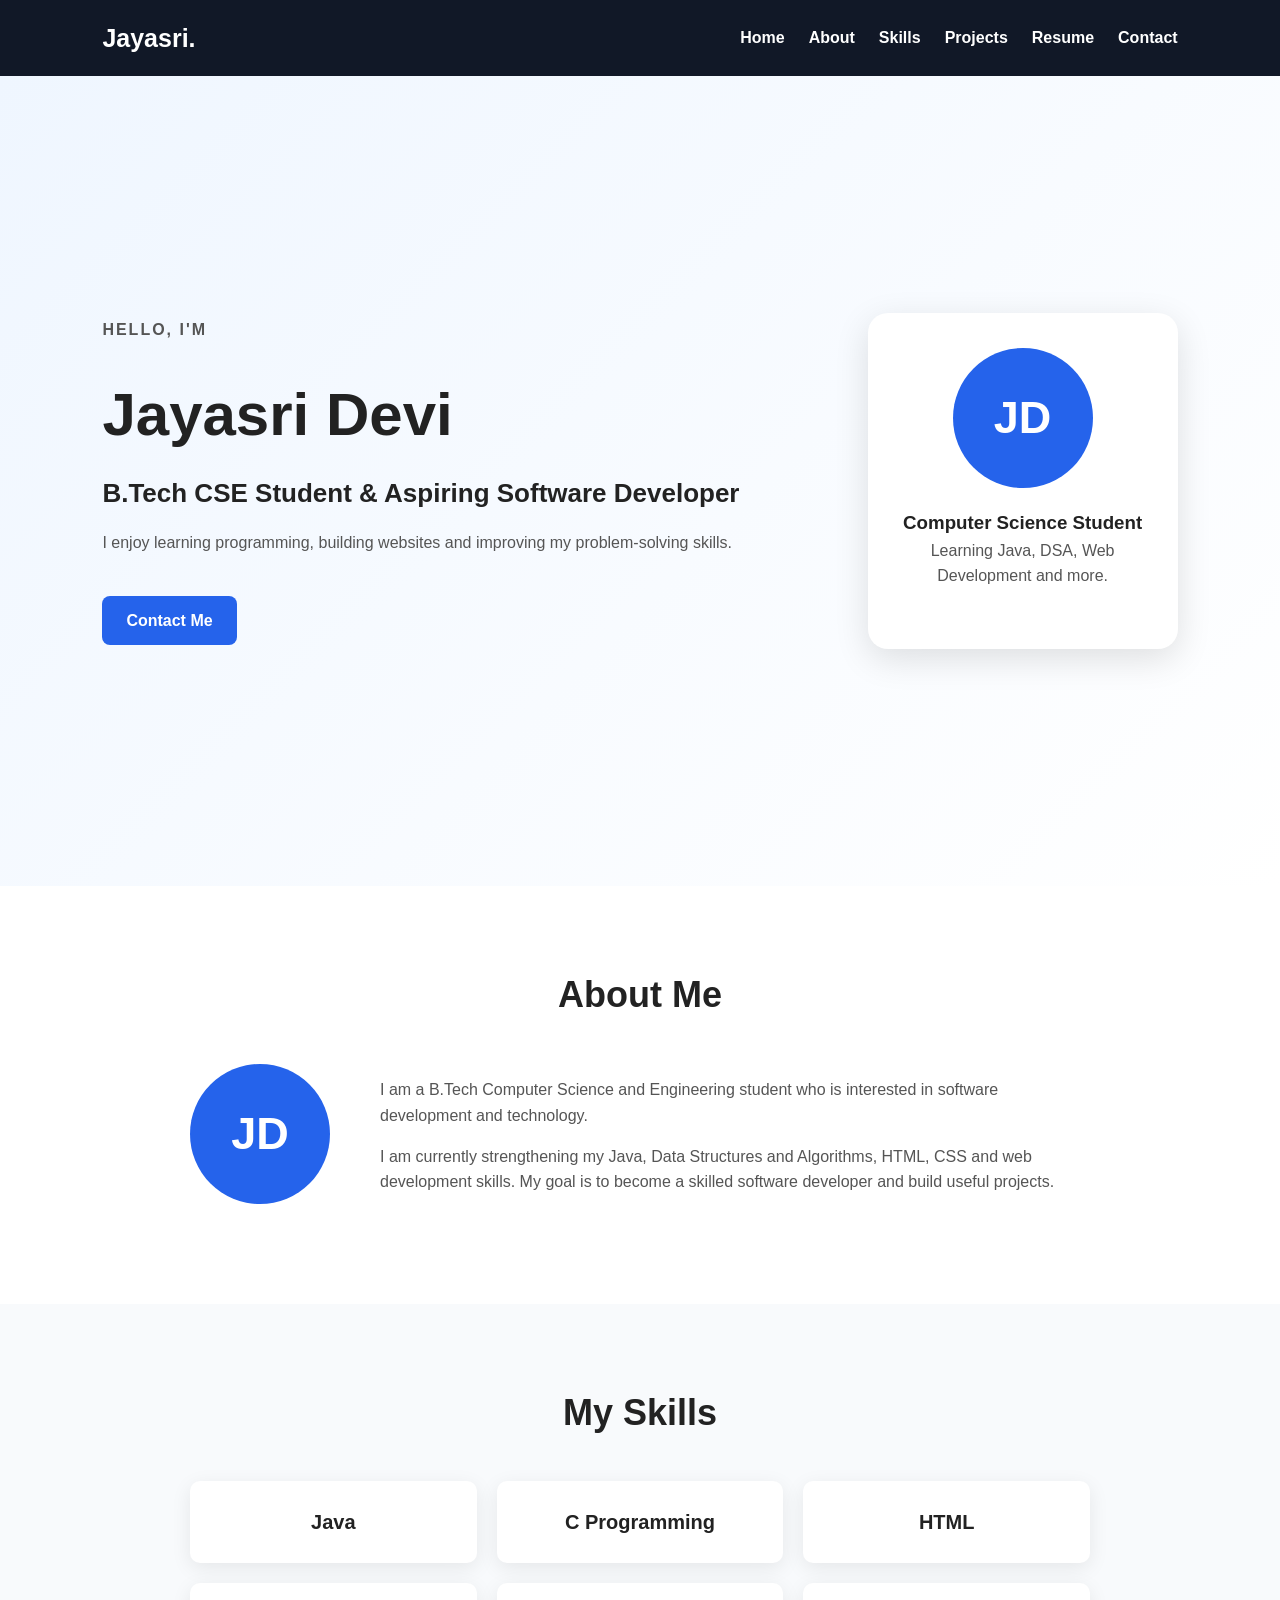
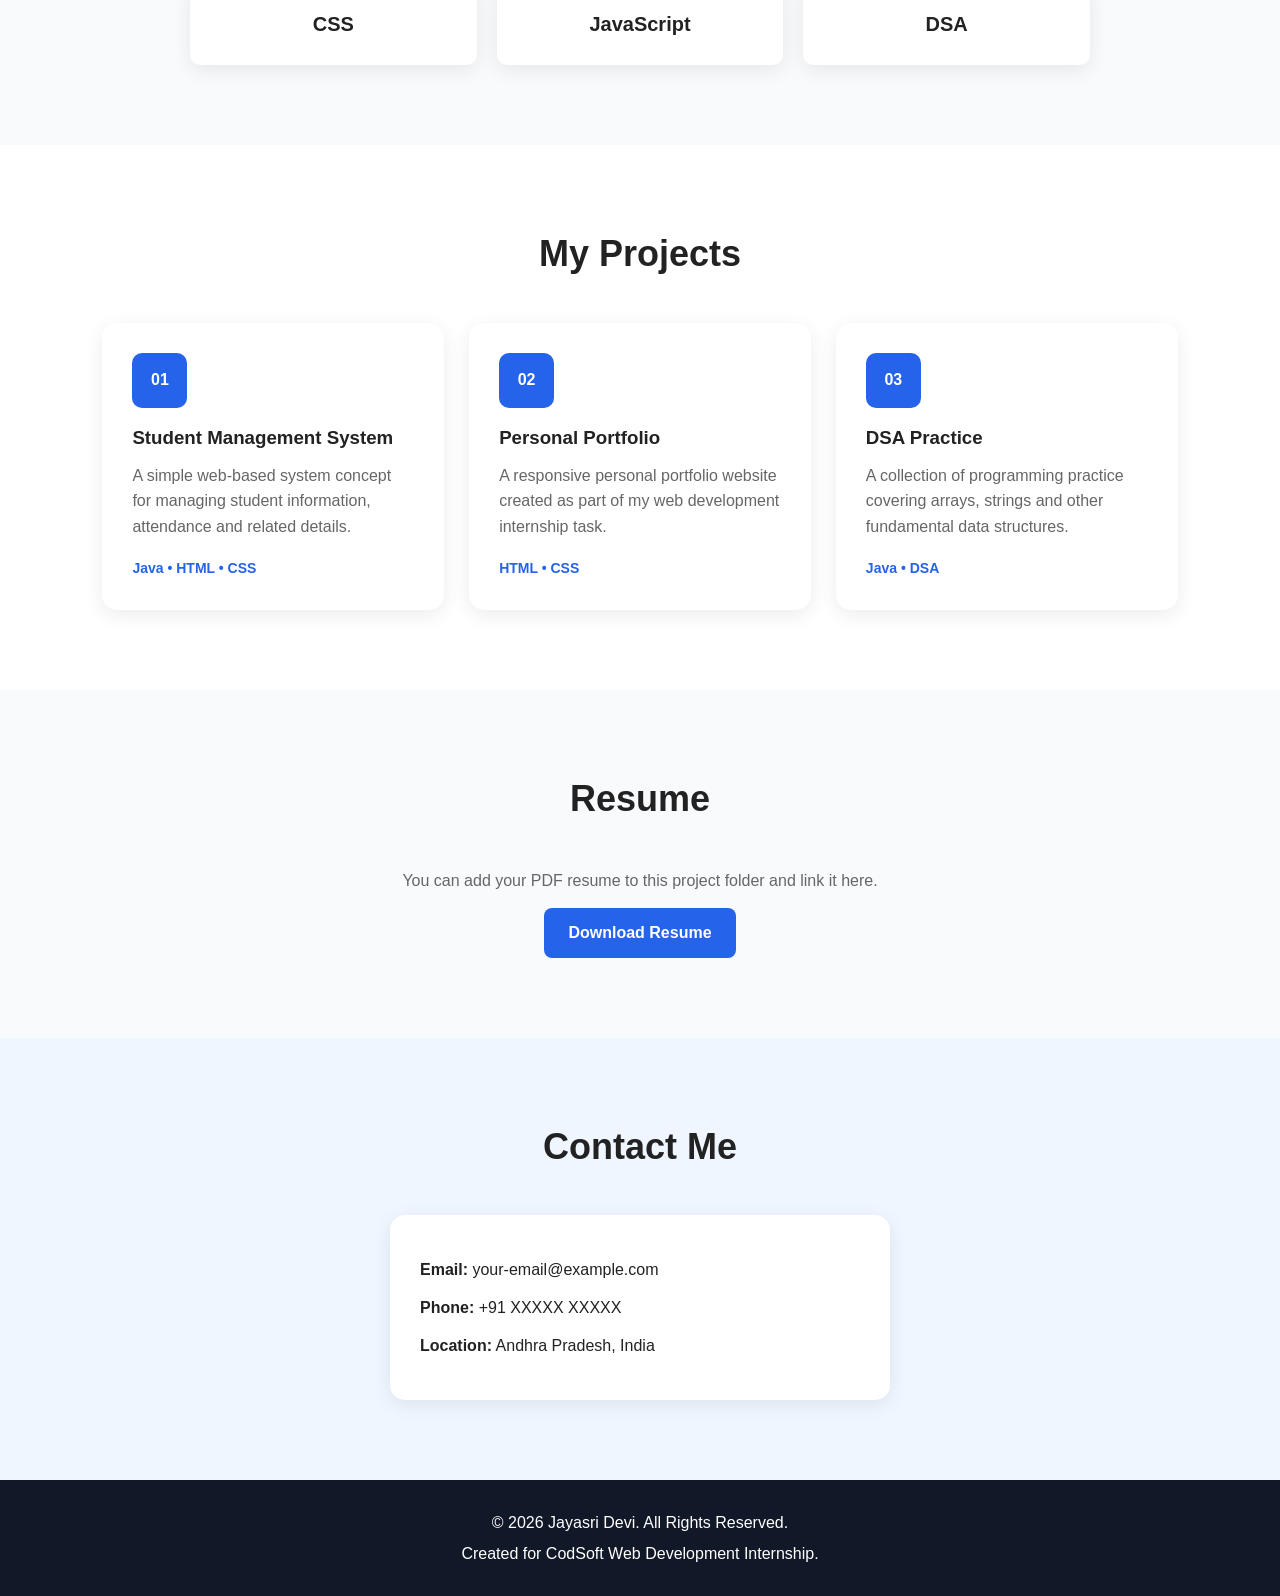
==== index.html @ d2d1ccf7 "Add personal portfolio website" ====
<!DOCTYPE html>
<html lang="en">
<head>
    <meta charset="UTF-8">
    <meta name="viewport" content="width=device-width, initial-scale=1.0">
    <title>Jayasri Devi | Portfolio</title>
    <link rel="stylesheet" href="style.css">
</head>
<body>

    <header>
        <nav class="navbar">
            <h2 class="logo">Jayasri.</h2>
            <ul class="nav-links">
                <li><a href="#home">Home</a></li>
                <li><a href="#about">About</a></li>
                <li><a href="#skills">Skills</a></li>
                <li><a href="#projects">Projects</a></li>
                <li><a href="#resume">Resume</a></li>
                <li><a href="#contact">Contact</a></li>
            </ul>
        </nav>
    </header>

    <main>
        <section id="home" class="hero">
            <div class="hero-text">
                <p class="small-title">HELLO, I'M</p>
                <h1>Jayasri Devi</h1>
                <h2>B.Tech CSE Student & Aspiring Software Developer</h2>
                <p>I enjoy learning programming, building websites and improving my problem-solving skills.</p>
                <a class="button" href="#contact">Contact Me</a>
            </div>
            <div class="hero-card">
                <div class="avatar">JD</div>
                <h3>Computer Science Student</h3>
                <p>Learning Java, DSA, Web Development and more.</p>
            </div>
        </section>

        <section id="about" class="section">
            <h2 class="section-title">About Me</h2>
            <div class="about-box">
                <div class="about-image">JD</div>
                <div>
                    <p>
                        I am a B.Tech Computer Science and Engineering student who is
                        interested in software development and technology.
                    </p>
                    <p>
                        I am currently strengthening my Java, Data Structures and Algorithms,
                        HTML, CSS and web development skills. My goal is to become a skilled
                        software developer and build useful projects.
                    </p>
                </div>
            </div>
        </section>

        <section id="skills" class="section light">
            <h2 class="section-title">My Skills</h2>
            <div class="skills-grid">
                <div class="skill">Java</div>
                <div class="skill">C Programming</div>
                <div class="skill">HTML</div>
                <div class="skill">CSS</div>
                <div class="skill">JavaScript</div>
                <div class="skill">DSA</div>
            </div>
        </section>

        <section id="projects" class="section">
            <h2 class="section-title">My Projects</h2>
            <div class="projects-grid">
                <article class="project-card">
                    <div class="project-icon">01</div>
                    <h3>Student Management System</h3>
                    <p>A simple web-based system concept for managing student information, attendance and related details.</p>
                    <span>Java • HTML • CSS</span>
                </article>

                <article class="project-card">
                    <div class="project-icon">02</div>
                    <h3>Personal Portfolio</h3>
                    <p>A responsive personal portfolio website created as part of my web development internship task.</p>
                    <span>HTML • CSS</span>
                </article>

                <article class="project-card">
                    <div class="project-icon">03</div>
                    <h3>DSA Practice</h3>
                    <p>A collection of programming practice covering arrays, strings and other fundamental data structures.</p>
                    <span>Java • DSA</span>
                </article>
            </div>
        </section>

        <section id="resume" class="section light">
            <h2 class="section-title">Resume</h2>
            <p class="center-text">You can add your PDF resume to this project folder and link it here.</p>
            <a class="button" href="resume.pdf" target="_blank">Download Resume</a>
        </section>

        <section id="contact" class="section contact-section">
            <h2 class="section-title">Contact Me</h2>
            <div class="contact-box">
                <p><strong>Email:</strong> your-email@example.com</p>
                <p><strong>Phone:</strong> +91 XXXXX XXXXX</p>
                <p><strong>Location:</strong> Andhra Pradesh, India</p>
            </div>
        </section>
    </main>

    <footer>
        <p>© 2026 Jayasri Devi. All Rights Reserved.</p>
        <p>Created for CodSoft Web Development Internship.</p>
    </footer>

</body>
</html>
---- style.css ----
* {
    margin: 0;
    padding: 0;
    box-sizing: border-box;
}

html {
    scroll-behavior: smooth;
}

body {
    font-family: Arial, sans-serif;
    line-height: 1.6;
    color: #222;
    background: #ffffff;
}

.navbar {
    background: #111827;
    color: white;
    padding: 18px 8%;
    display: flex;
    justify-content: space-between;
    align-items: center;
    position: sticky;
    top: 0;
    z-index: 10;
}

.logo {
    font-size: 25px;
}

.nav-links {
    list-style: none;
    display: flex;
    gap: 24px;
}

.nav-links a {
    color: white;
    text-decoration: none;
    font-weight: bold;
}

.nav-links a:hover {
    color: #60a5fa;
}

.hero {
    min-height: 90vh;
    padding: 80px 8%;
    display: flex;
    justify-content: space-between;
    align-items: center;
    gap: 50px;
    background: linear-gradient(135deg, #eff6ff, #ffffff);
}

.hero-text {
    max-width: 650px;
}

.small-title {
    color: #2563eb;
    font-weight: bold;
    letter-spacing: 2px;
}

.hero h1 {
    font-size: 60px;
    margin: 10px 0;
}

.hero h2 {
    font-size: 26px;
    margin-bottom: 15px;
}

.hero p {
    color: #555;
    margin-bottom: 25px;
}

.button {
    display: inline-block;
    background: #2563eb;
    color: white;
    padding: 12px 24px;
    border-radius: 8px;
    text-decoration: none;
    font-weight: bold;
    margin-top: 15px;
}

.button:hover {
    background: #1d4ed8;
}

.hero-card {
    width: 310px;
    padding: 35px;
    text-align: center;
    background: white;
    border-radius: 20px;
    box-shadow: 0 10px 35px rgba(0, 0, 0, 0.12);
}

.avatar,
.about-image {
    width: 140px;
    height: 140px;
    margin: 0 auto 20px;
    border-radius: 50%;
    background: #2563eb;
    color: white;
    display: flex;
    justify-content: center;
    align-items: center;
    font-size: 45px;
    font-weight: bold;
}

.section {
    padding: 80px 8%;
    text-align: center;
}

.light {
    background: #f8fafc;
}

.section-title {
    font-size: 36px;
    margin-bottom: 40px;
}

.about-box {
    max-width: 900px;
    margin: auto;
    display: flex;
    align-items: center;
    gap: 50px;
    text-align: left;
}

.about-image {
    flex-shrink: 0;
}

.about-box p {
    margin-bottom: 15px;
    color: #555;
}

.skills-grid {
    max-width: 900px;
    margin: auto;
    display: grid;
    grid-template-columns: repeat(3, 1fr);
    gap: 20px;
}

.skill {
    padding: 25px;
    background: white;
    border-radius: 10px;
    font-size: 20px;
    font-weight: bold;
    box-shadow: 0 5px 20px rgba(0, 0, 0, 0.08);
}

.projects-grid {
    max-width: 1100px;
    margin: auto;
    display: grid;
    grid-template-columns: repeat(3, 1fr);
    gap: 25px;
}

.project-card {
    padding: 30px;
    background: white;
    border-radius: 15px;
    text-align: left;
    box-shadow: 0 5px 20px rgba(0, 0, 0, 0.08);
    transition: transform 0.3s;
}

.project-card:hover {
    transform: translateY(-8px);
}

.project-icon {
    width: 55px;
    height: 55px;
    border-radius: 10px;
    background: #2563eb;
    color: white;
    display: flex;
    justify-content: center;
    align-items: center;
    font-weight: bold;
    margin-bottom: 15px;
}

.project-card h3 {
    margin-bottom: 10px;
}

.project-card p {
    color: #666;
    margin-bottom: 15px;
}

.project-card span {
    color: #2563eb;
    font-weight: bold;
    font-size: 14px;
}

.center-text {
    color: #666;
}

.contact-section {
    background: #eff6ff;
}

.contact-box {
    max-width: 500px;
    margin: auto;
    background: white;
    padding: 30px;
    border-radius: 15px;
    text-align: left;
    box-shadow: 0 5px 20px rgba(0, 0, 0, 0.08);
}

.contact-box p {
    margin: 12px 0;
}

footer {
    padding: 25px;
    text-align: center;
    background: #111827;
    color: white;
}

footer p {
    margin: 5px;
}

@media (max-width: 800px) {
    .navbar {
        flex-direction: column;
        gap: 15px;
    }

    .nav-links {
        flex-wrap: wrap;
        justify-content: center;
        gap: 12px;
    }

    .hero {
        flex-direction: column;
        text-align: center;
    }

    .hero h1 {
        font-size: 45px;
    }

    .about-box {
        flex-direction: column;
        text-align: center;
    }

    .skills-grid,
    .projects-grid {
        grid-template-columns: 1fr;
    }
}
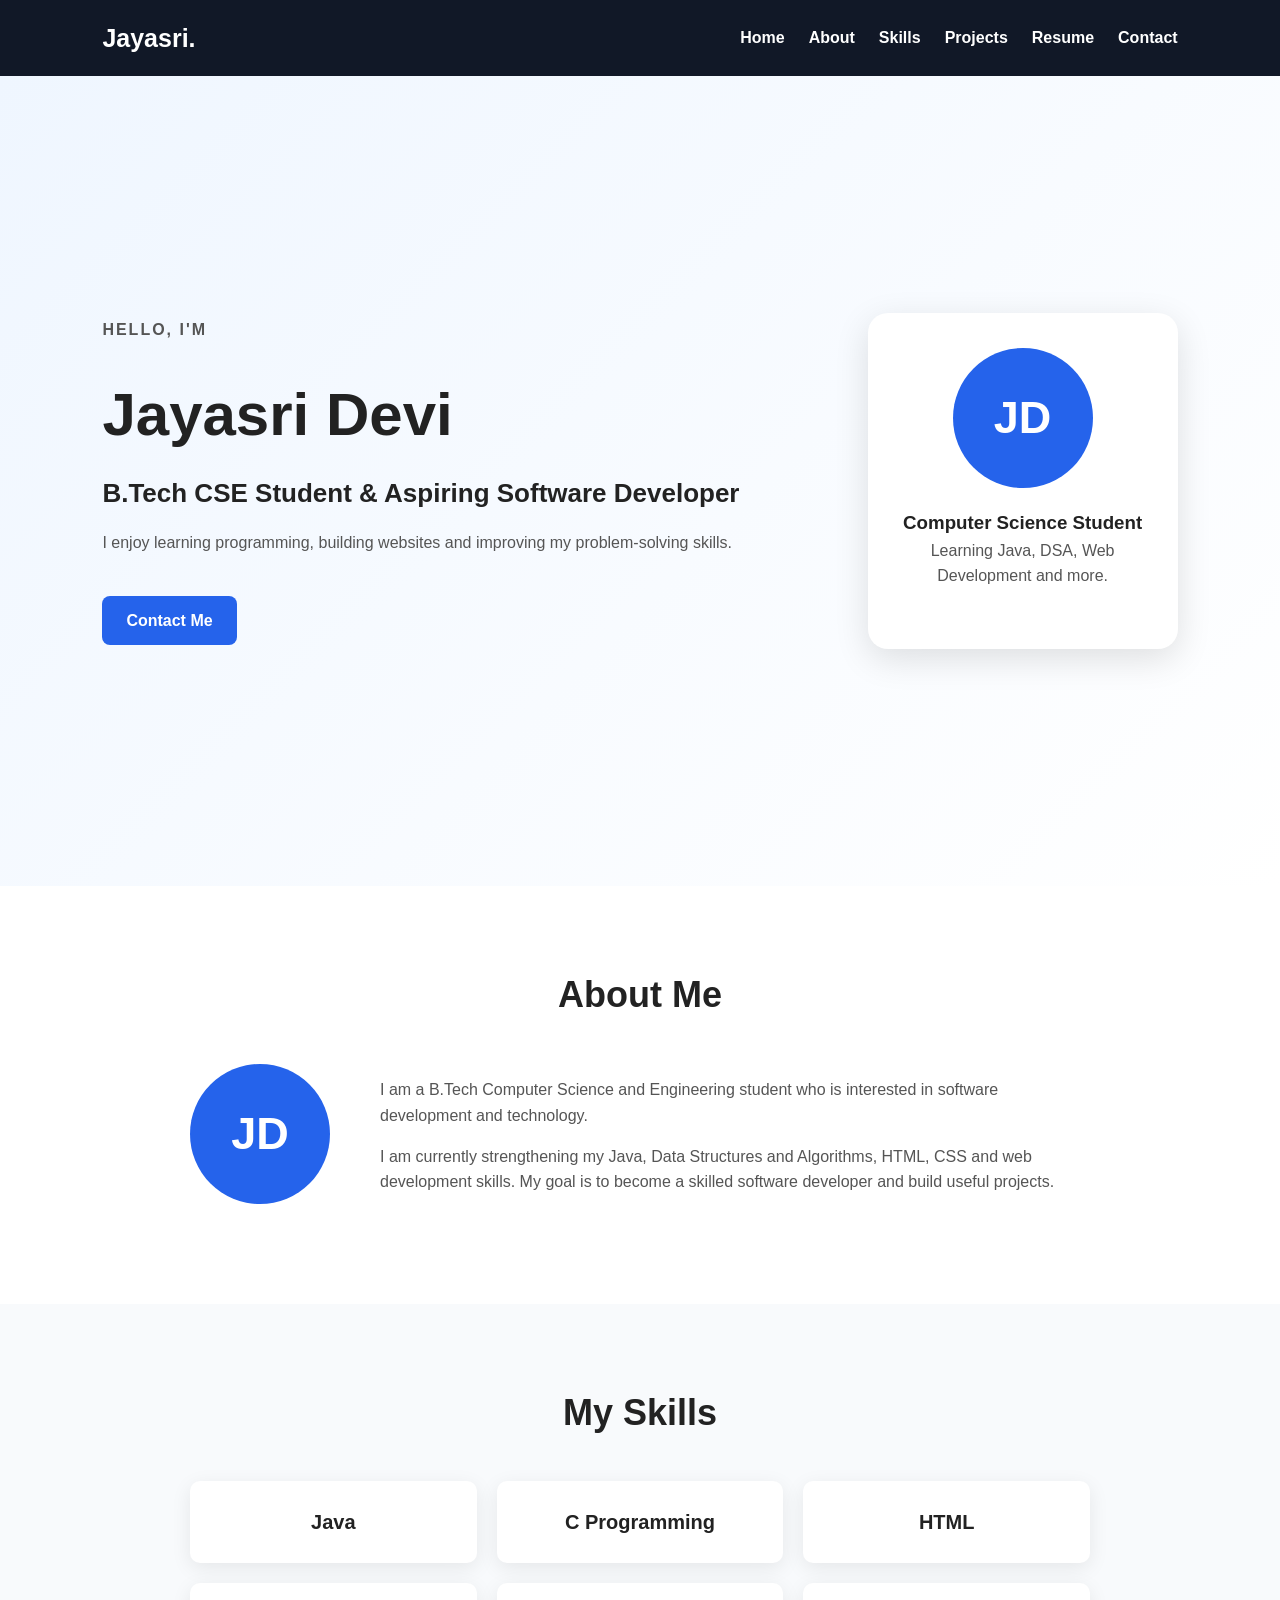
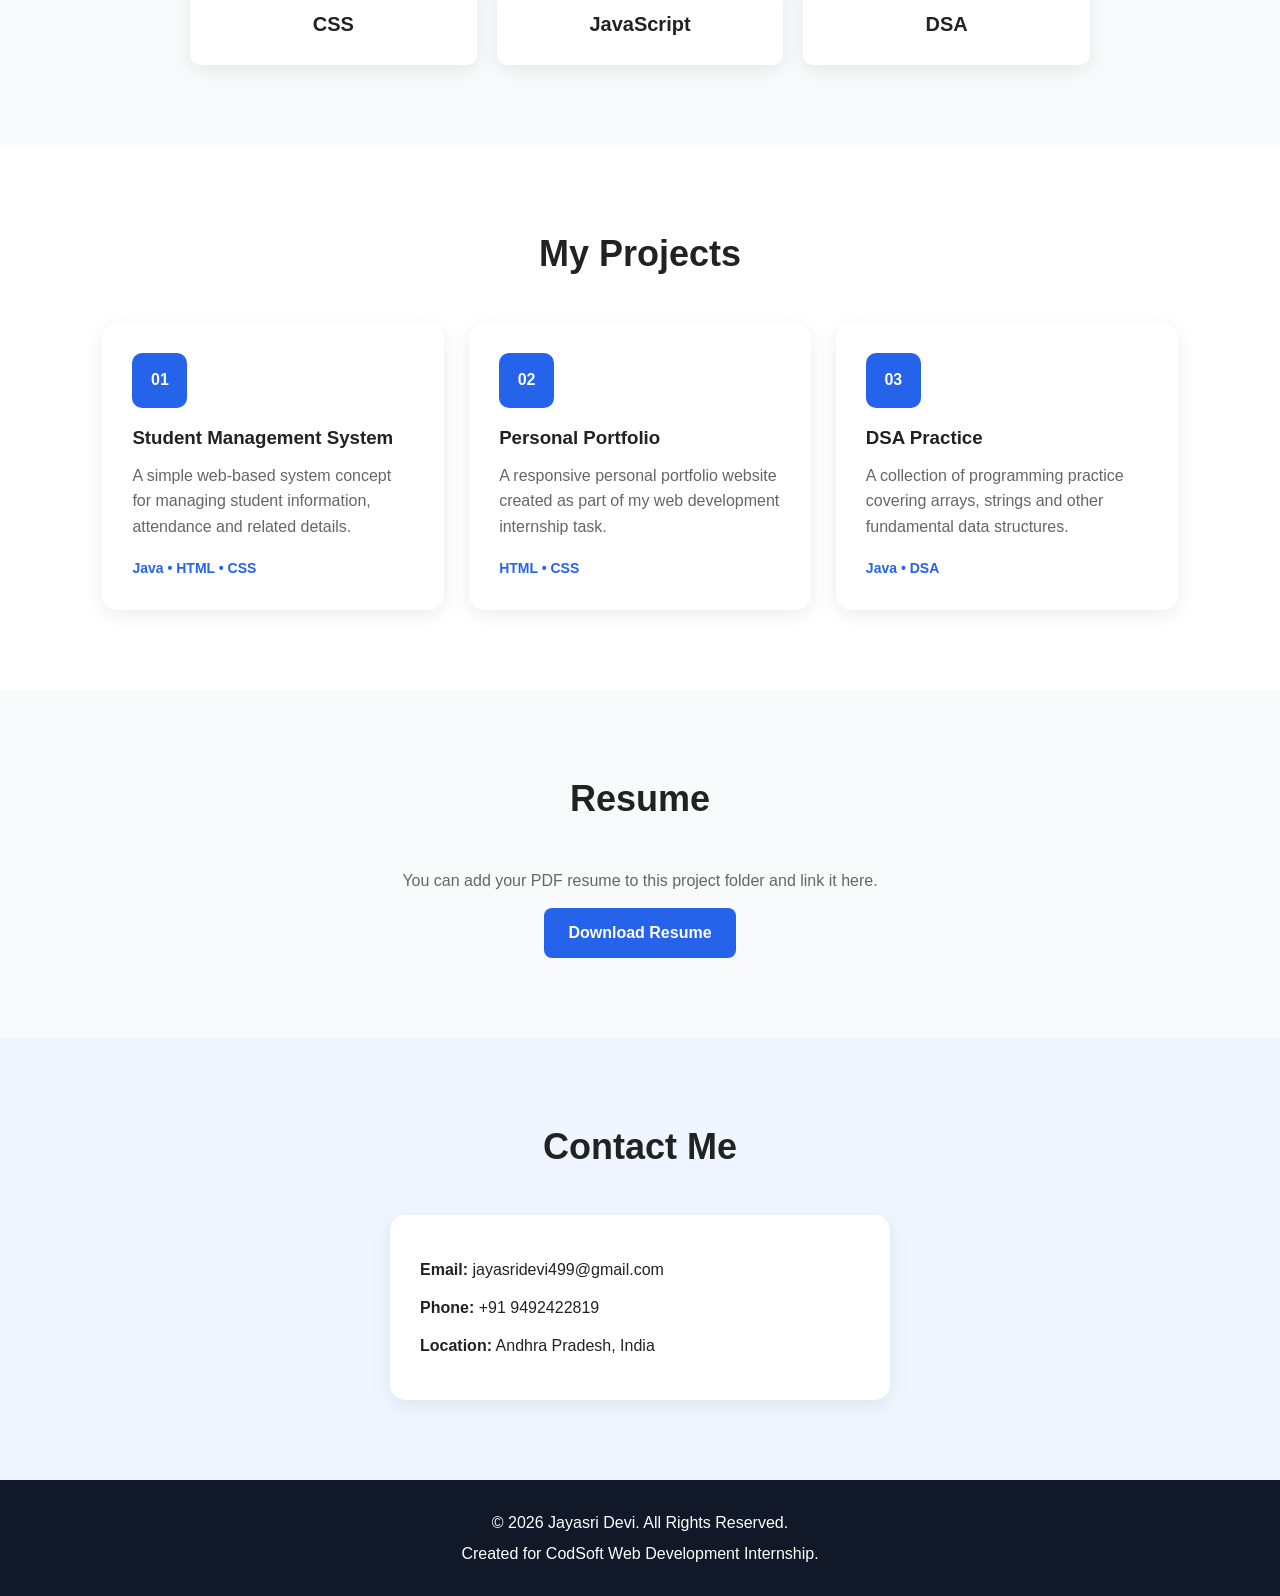
==== commit 1a249910: "Update index.html" ====
--- a/index.html
+++ b/index.html
@@ -103,8 +103,8 @@
         <section id="contact" class="section contact-section">
             <h2 class="section-title">Contact Me</h2>
             <div class="contact-box">
-                <p><strong>Email:</strong> your-email@example.com</p>
-                <p><strong>Phone:</strong> +91 XXXXX XXXXX</p>
+                <p><strong>Email:</strong> jayasridevi499@gmail.com</p>
+                <p><strong>Phone:</strong> +91 9492422819</p>
                 <p><strong>Location:</strong> Andhra Pradesh, India</p>
             </div>
         </section>
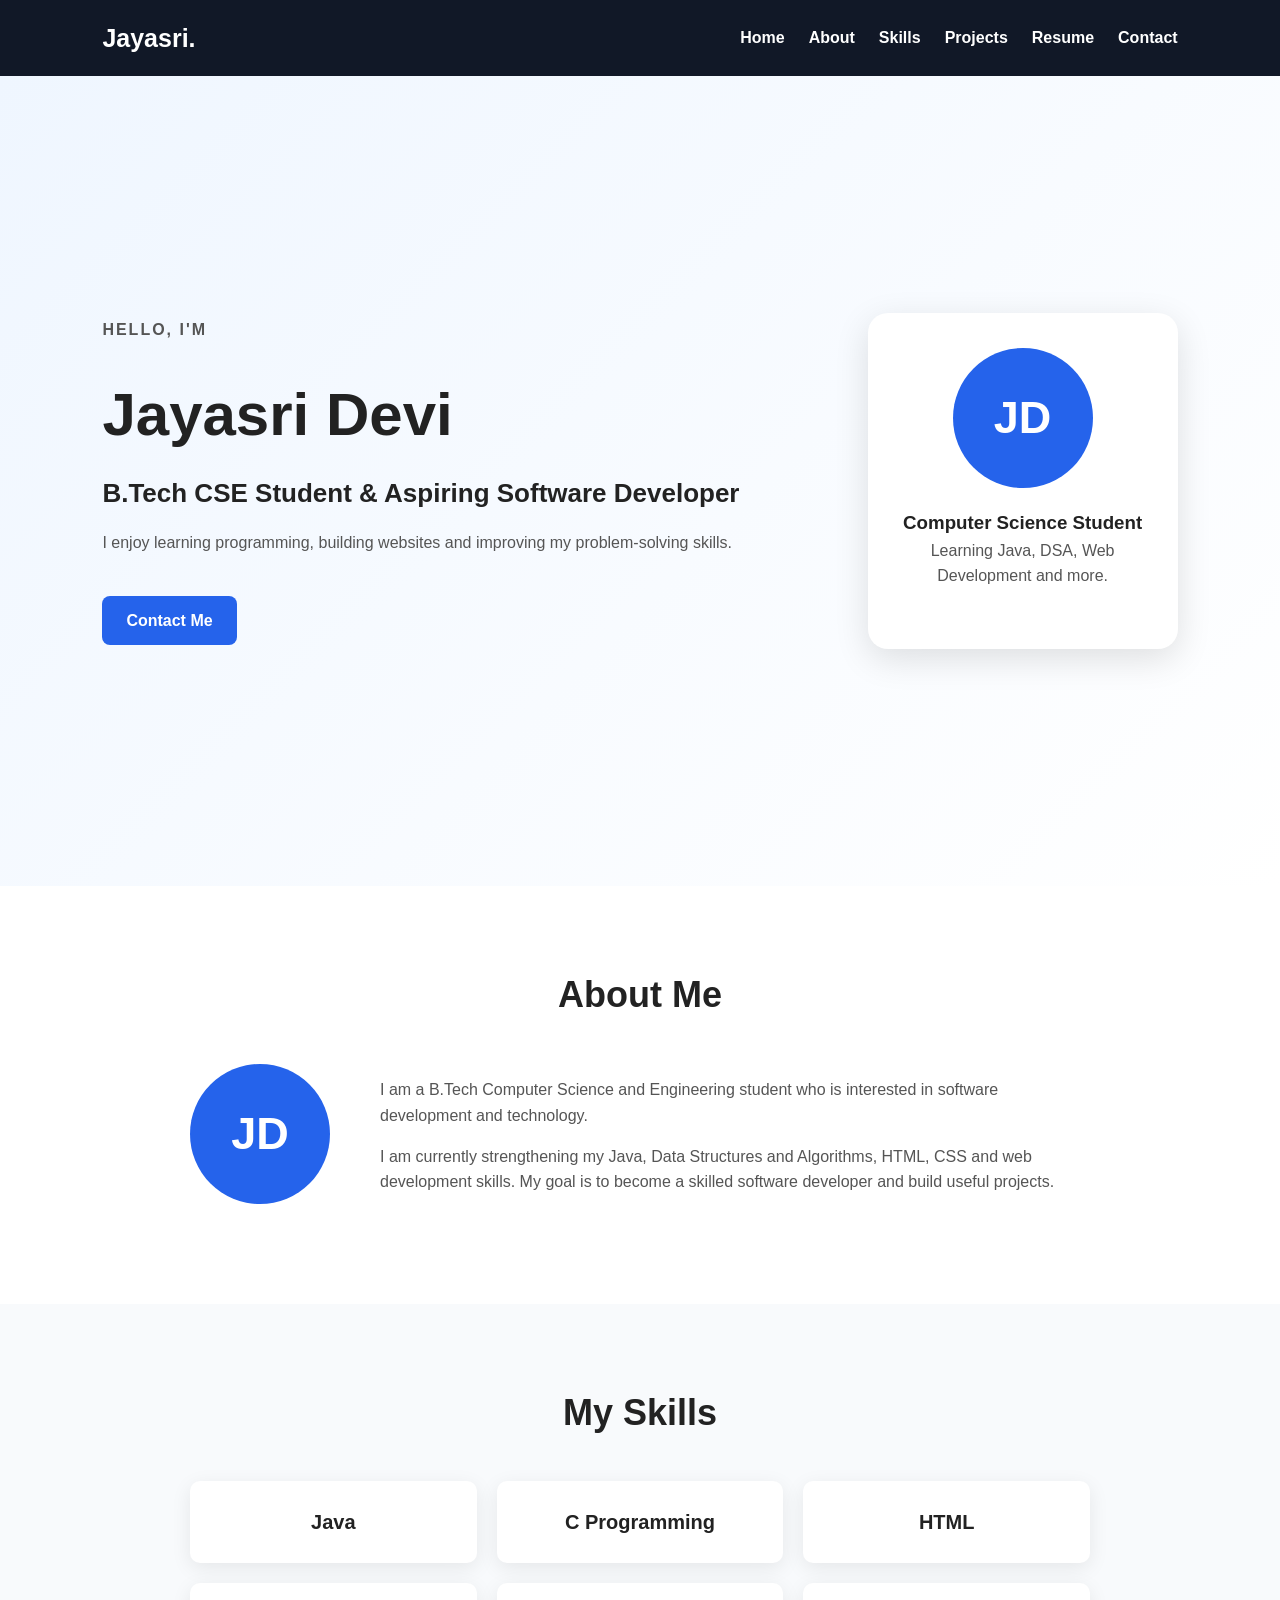
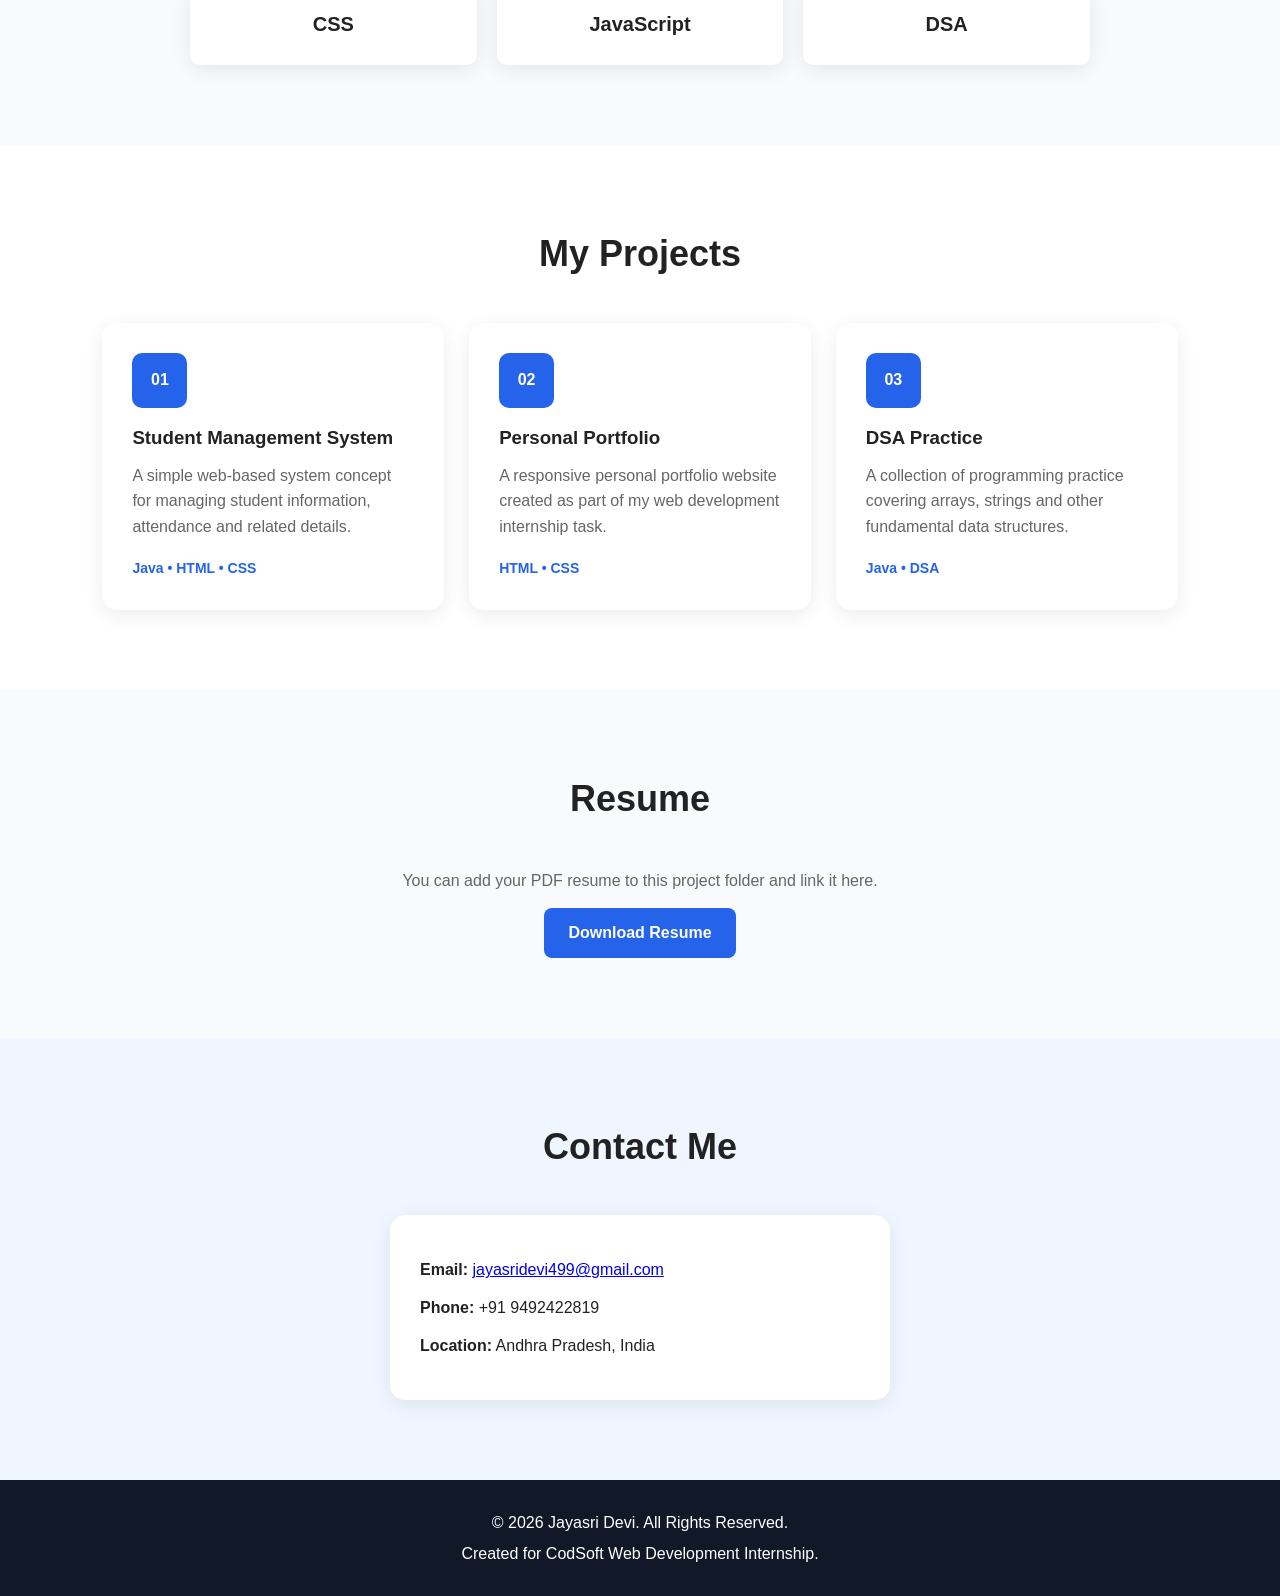
==== commit 3ec11036: "Update index.html" ====
--- a/index.html
+++ b/index.html
@@ -103,7 +103,9 @@
         <section id="contact" class="section contact-section">
             <h2 class="section-title">Contact Me</h2>
             <div class="contact-box">
-                <p><strong>Email:</strong> jayasridevi499@gmail.com</p>
+                <p><strong>Email:</strong> 
+    <a href="mailto:jayasridevi499@gmail.com">jayasridevi499@gmail.com</a>
+</p>
                 <p><strong>Phone:</strong> +91 9492422819</p>
                 <p><strong>Location:</strong> Andhra Pradesh, India</p>
             </div>
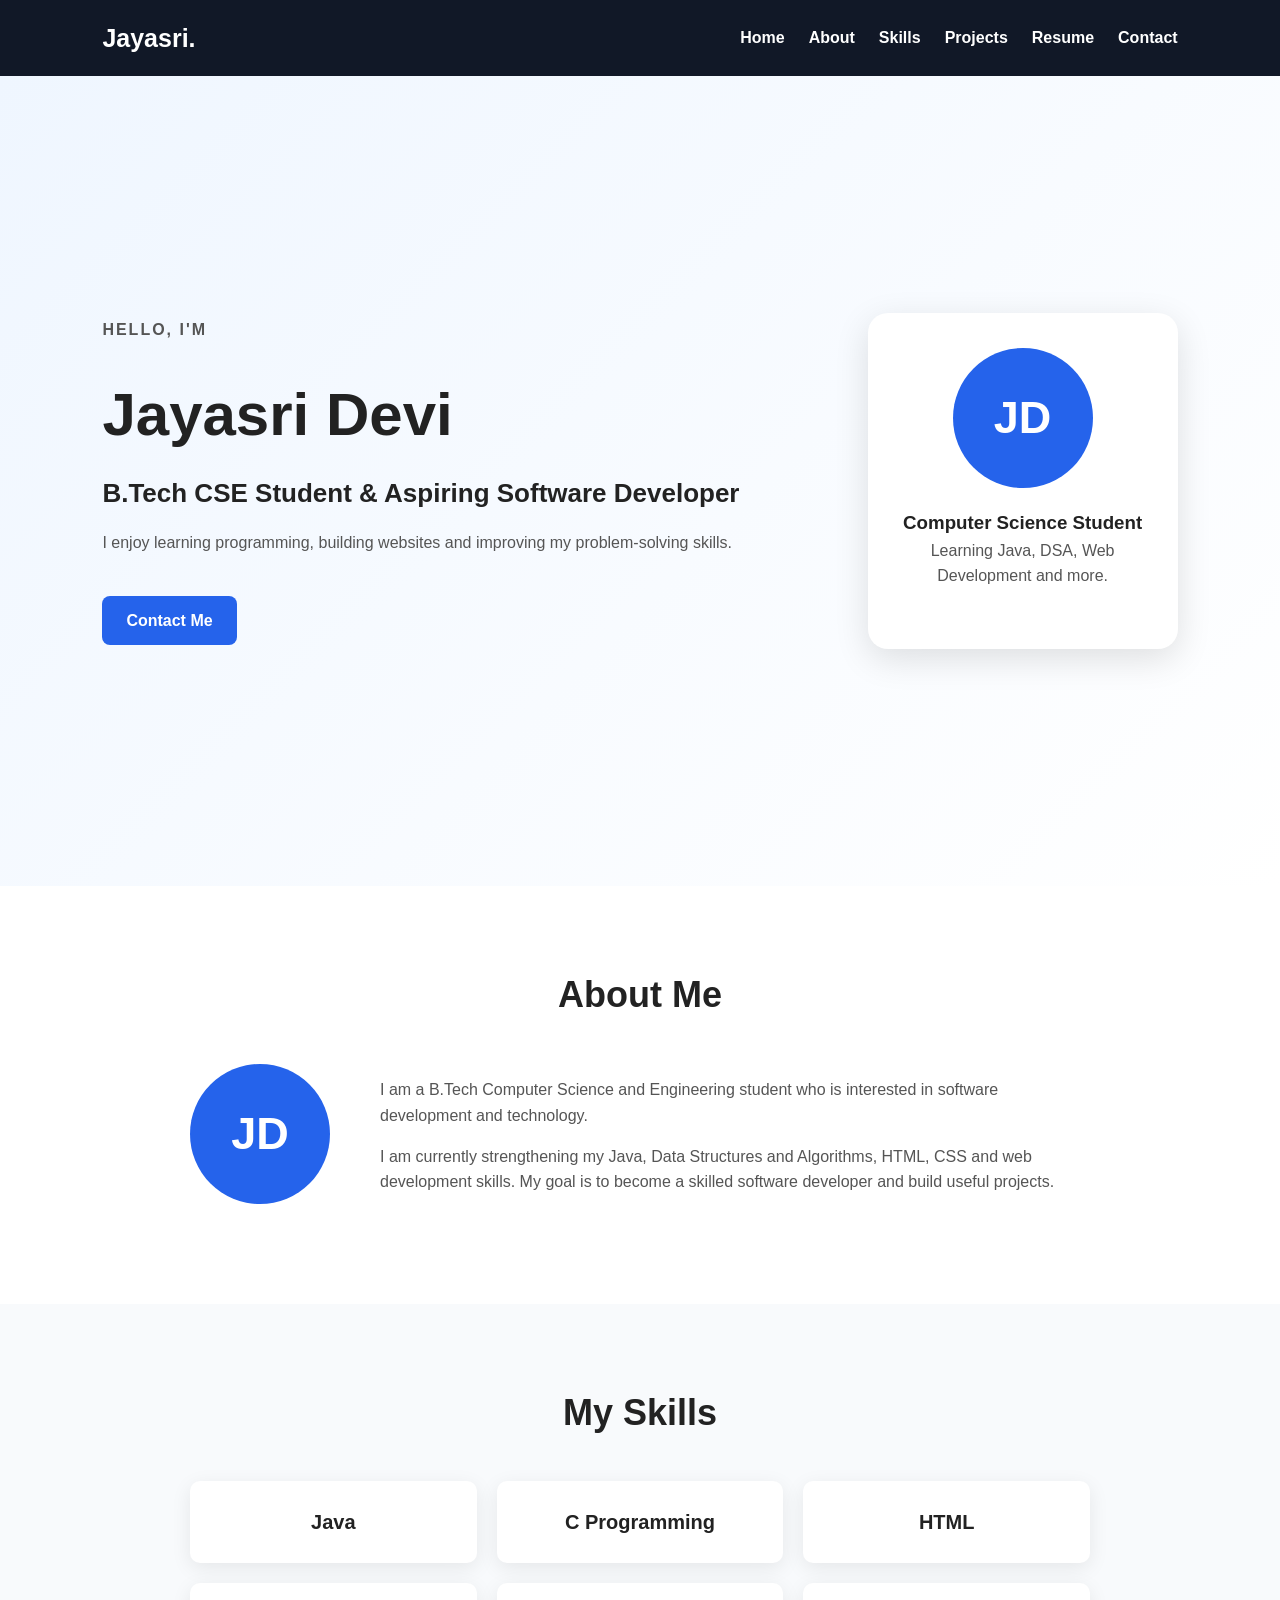
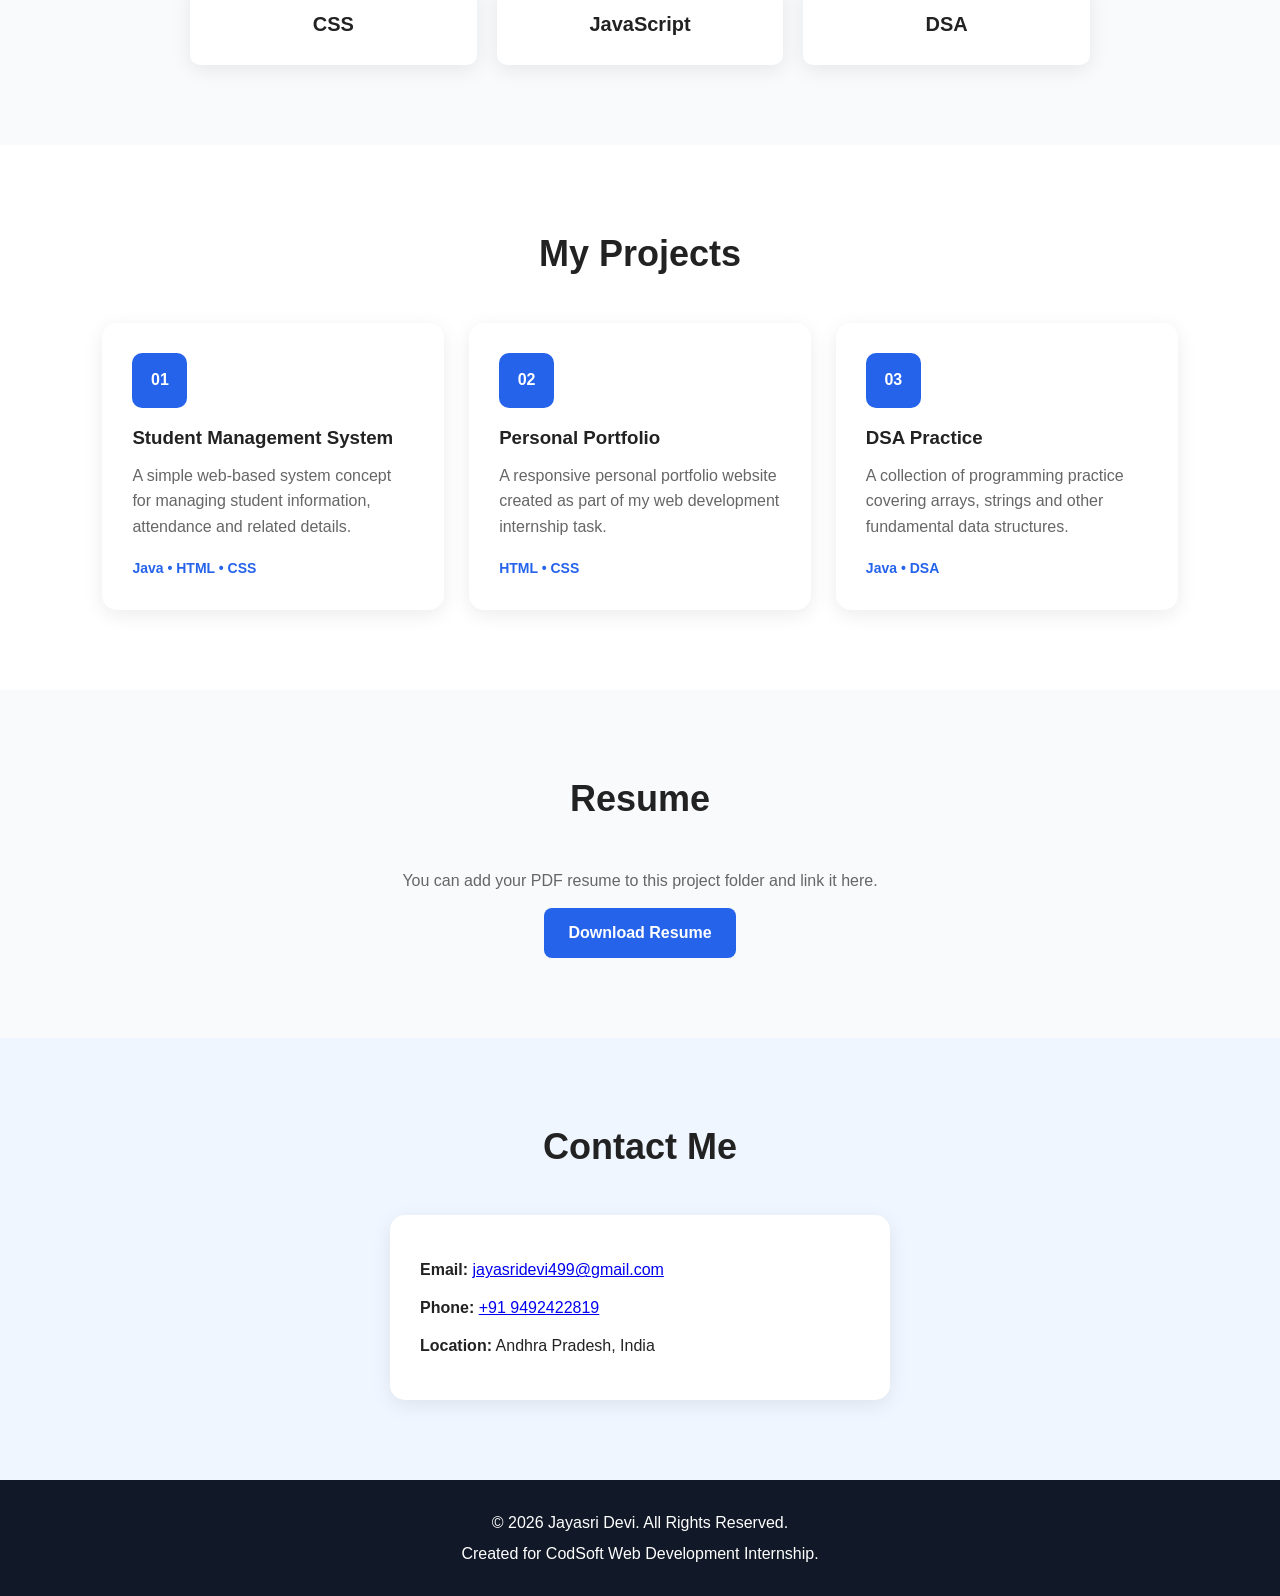
==== commit 9e76a172: "Update index.html" ====
--- a/index.html
+++ b/index.html
@@ -106,7 +106,9 @@
                 <p><strong>Email:</strong> 
     <a href="mailto:jayasridevi499@gmail.com">jayasridevi499@gmail.com</a>
 </p>
-                <p><strong>Phone:</strong> +91 9492422819</p>
+                <p><strong>Phone:</strong> 
+    <a href="tel:+919492422819">+91 9492422819</a>
+</p>
                 <p><strong>Location:</strong> Andhra Pradesh, India</p>
             </div>
         </section>
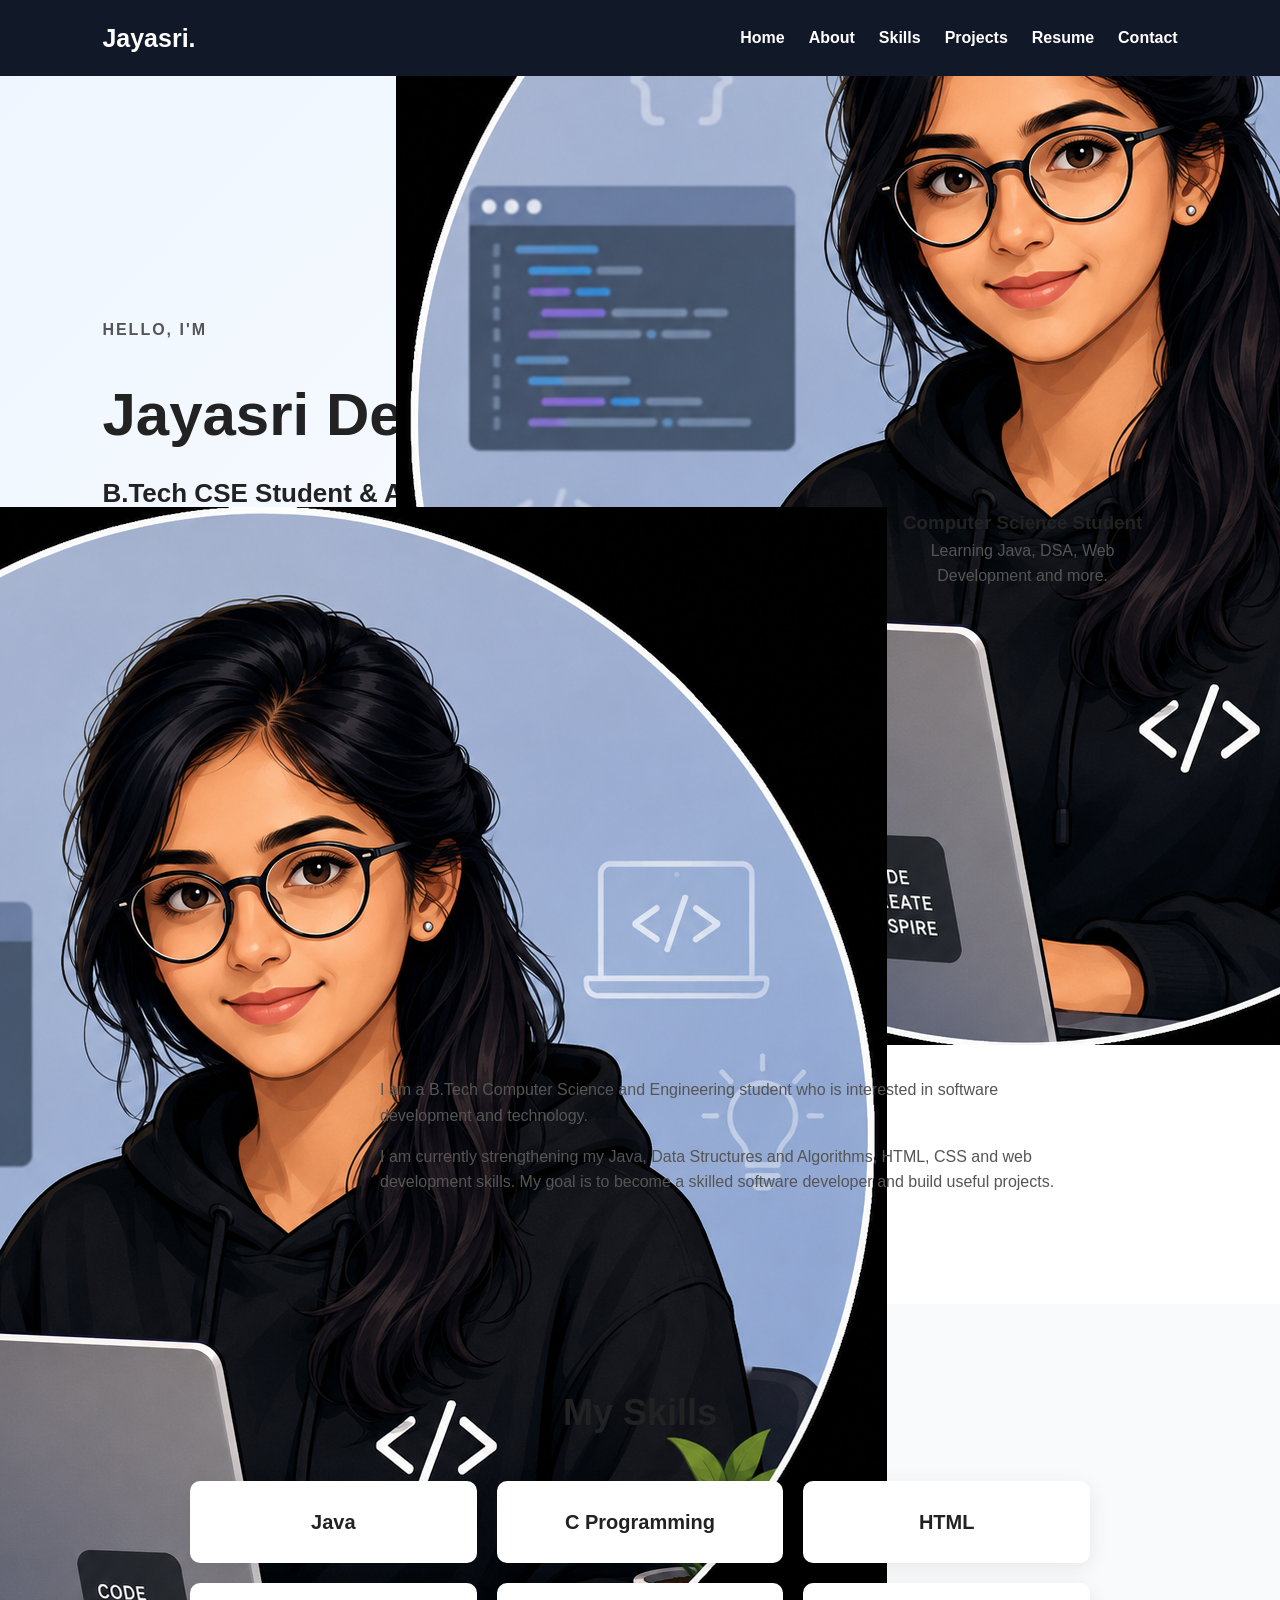
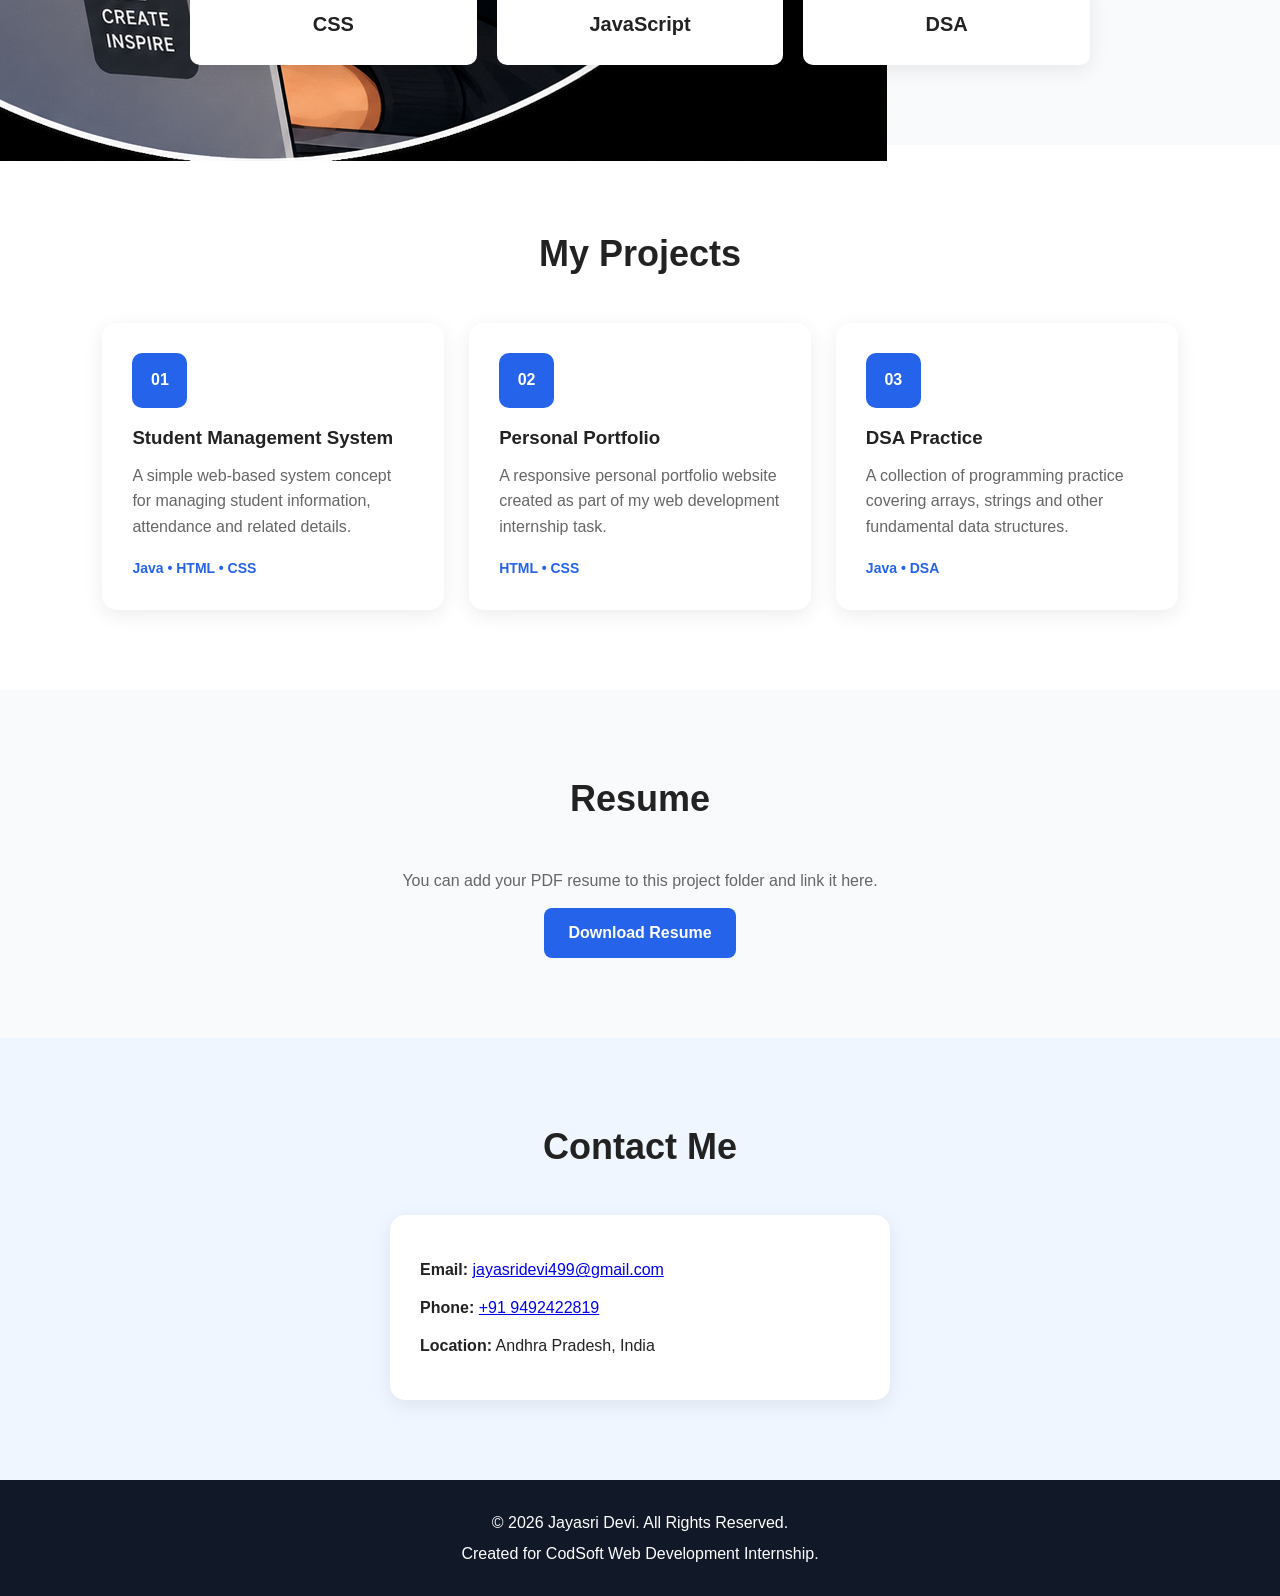
==== commit 1de36b61: "Update index.html" ====
--- a/index.html
+++ b/index.html
@@ -32,7 +32,9 @@
                 <a class="button" href="#contact">Contact Me</a>
             </div>
             <div class="hero-card">
-                <div class="avatar">JD</div>
+               <div class="avatar">
+    <img src="protfolio%20image.png" alt="Jayasri Devi">
+</div>
                 <h3>Computer Science Student</h3>
                 <p>Learning Java, DSA, Web Development and more.</p>
             </div>
@@ -41,7 +43,9 @@
         <section id="about" class="section">
             <h2 class="section-title">About Me</h2>
             <div class="about-box">
-                <div class="about-image">JD</div>
+                <div class="about-image">
+    <img src="protfolio%20image.png" alt="Jayasri Devi">
+</div>
                 <div>
                     <p>
                         I am a B.Tech Computer Science and Engineering student who is
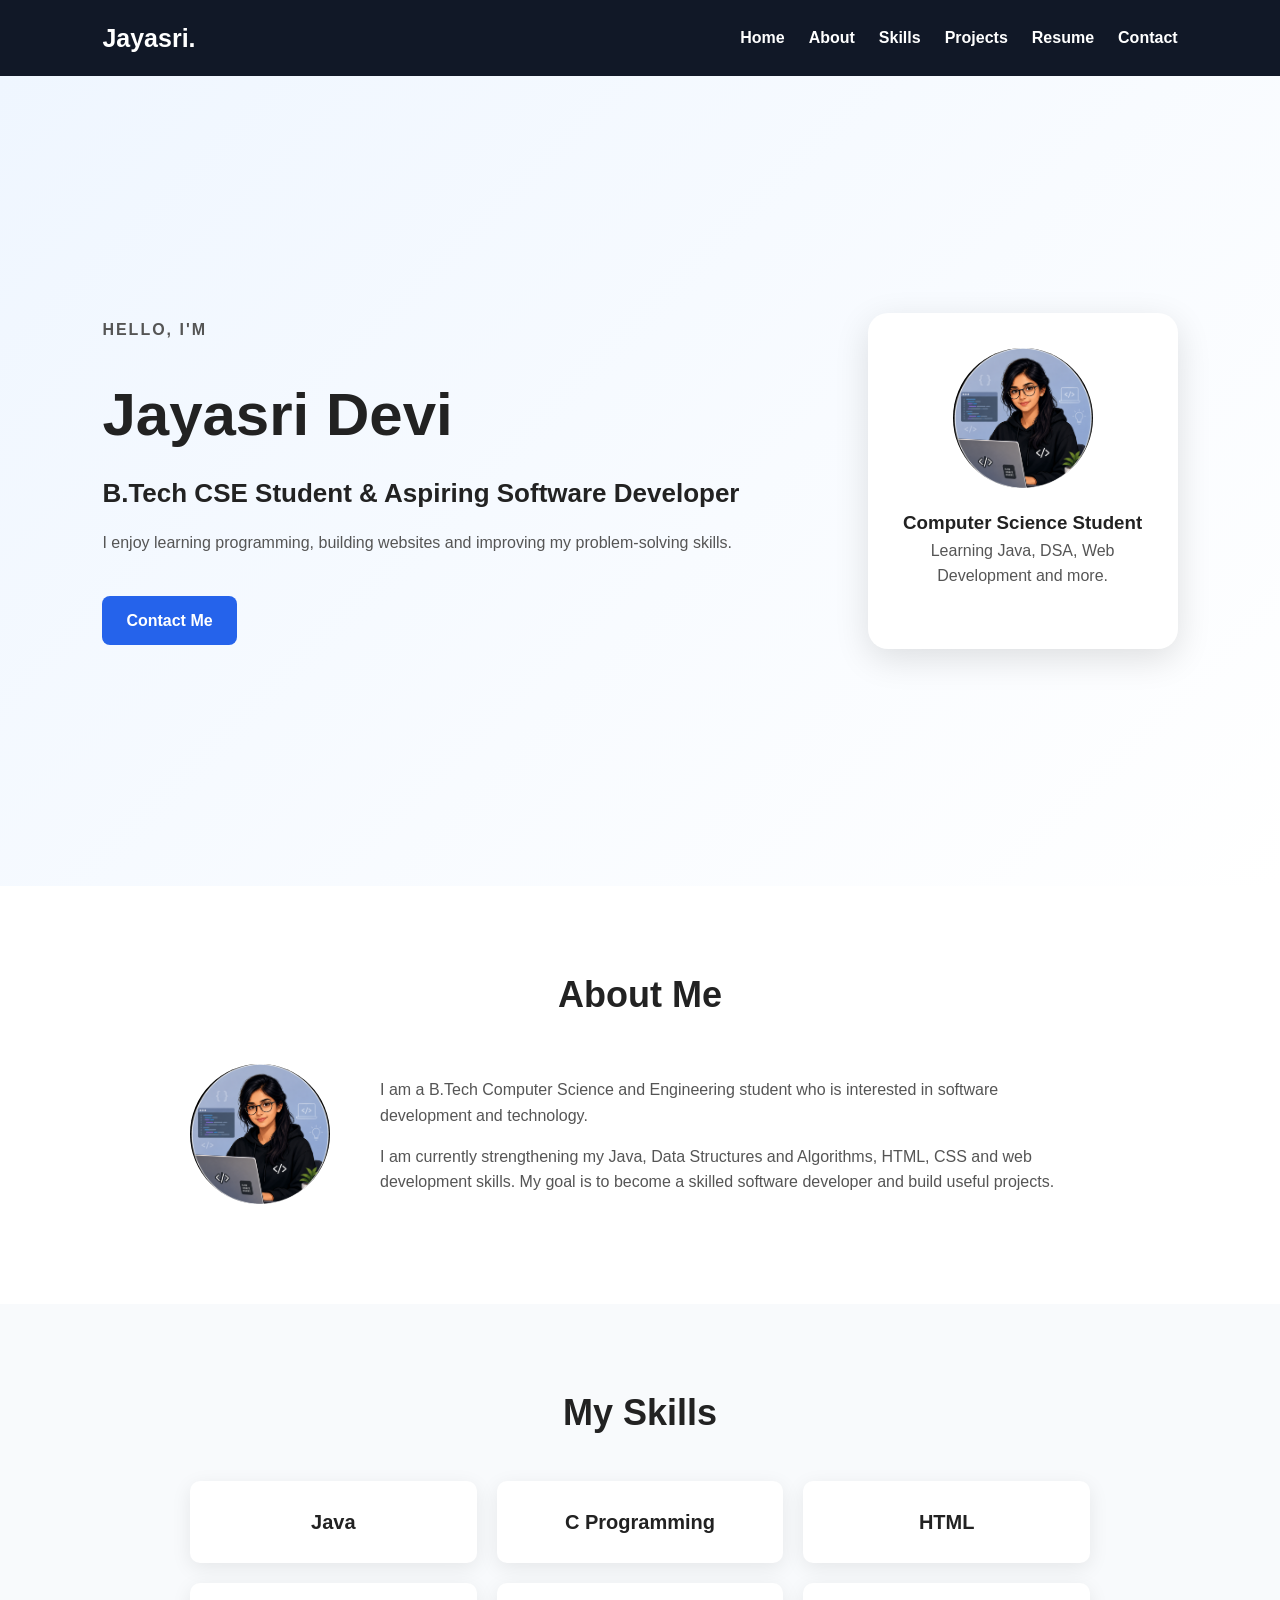
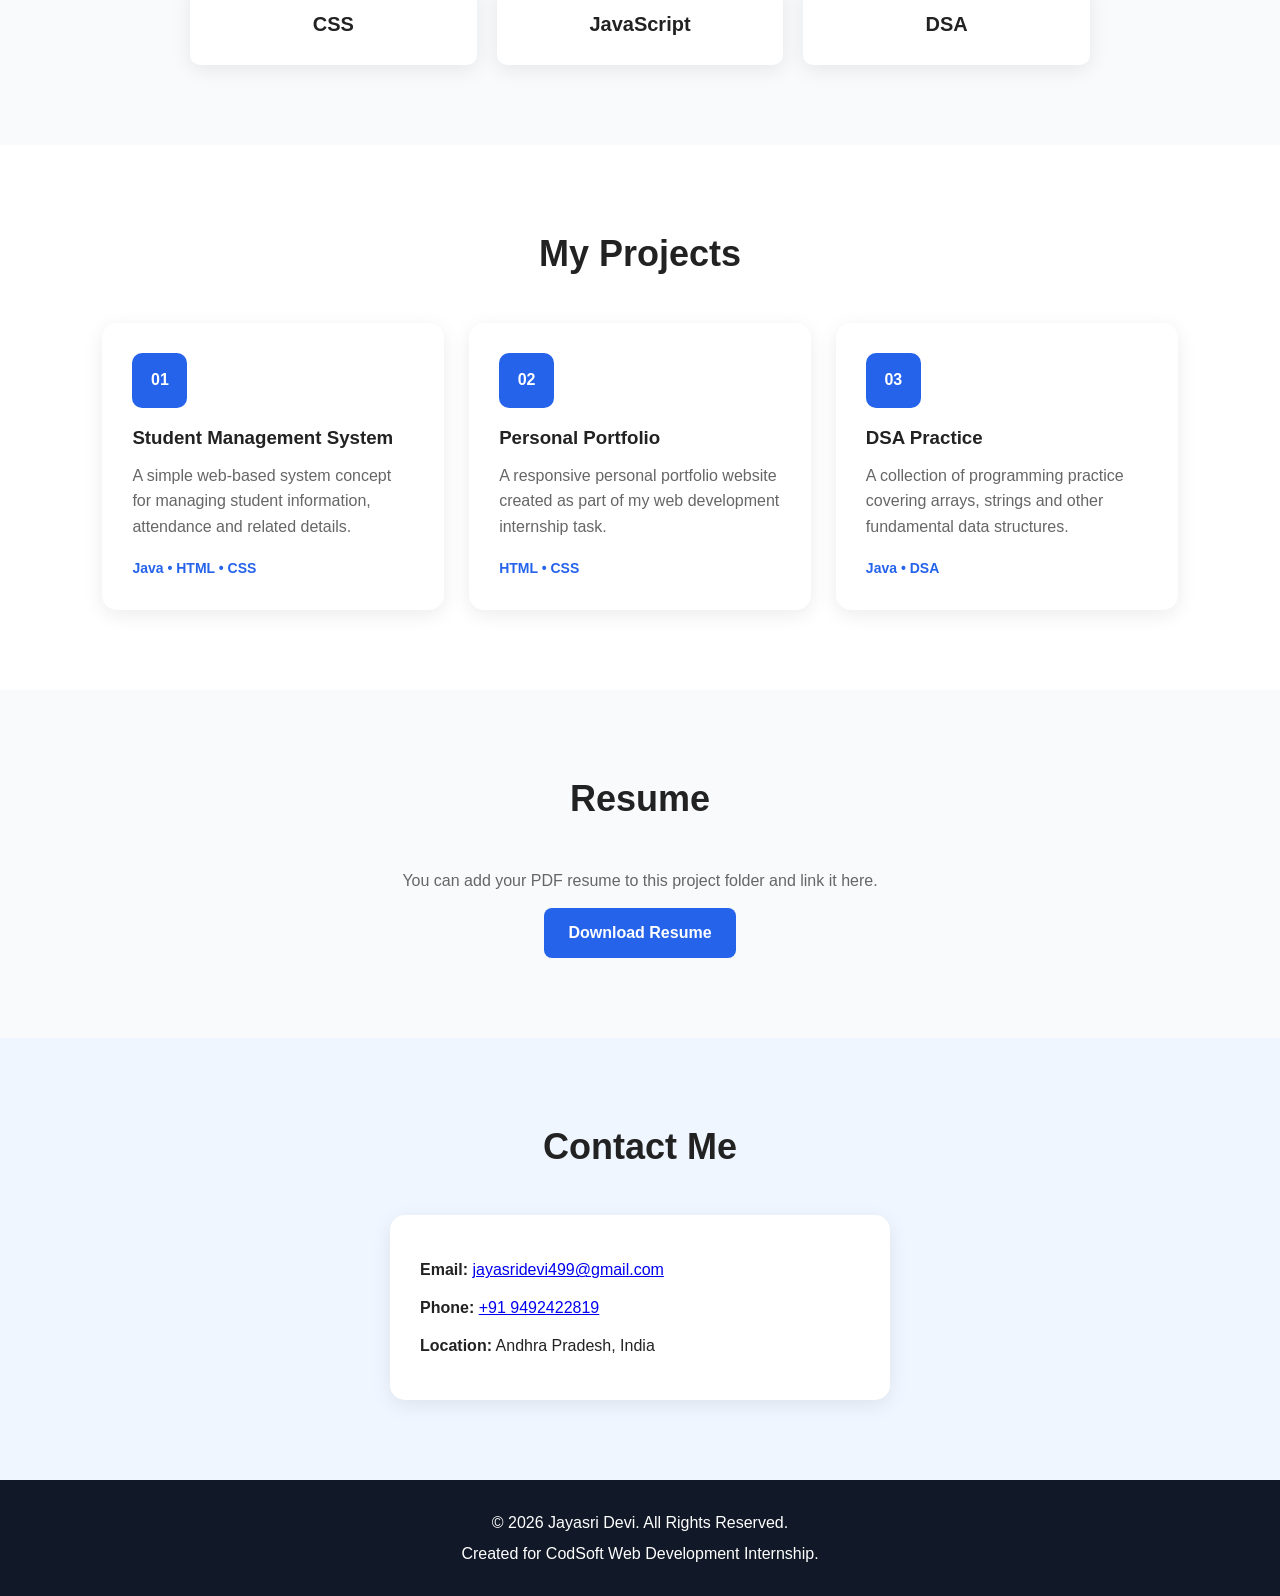
==== commit e95c79aa: "Update index.html" ====
--- a/index.html
+++ b/index.html
@@ -33,7 +33,7 @@
             </div>
             <div class="hero-card">
                <div class="avatar">
-    <img src="protfolio%20image.png" alt="Jayasri Devi">
+    <img src="portfolio-image.png" alt="Jayasri Devi">
 </div>
                 <h3>Computer Science Student</h3>
                 <p>Learning Java, DSA, Web Development and more.</p>
--- a/style.css
+++ b/style.css
@@ -283,3 +283,28 @@
         grid-template-columns: 1fr;
     }
 }
+.avatar {
+    width: 140px !important;
+    height: 140px !important;
+    overflow: hidden;
+}
+
+.avatar img {
+    width: 100% !important;
+    height: 100% !important;
+    object-fit: cover;
+    display: block;
+}
+
+.about-image {
+    width: 140px !important;
+    height: 140px !important;
+    overflow: hidden;
+}
+
+.about-image img {
+    width: 100% !important;
+    height: 100% !important;
+    object-fit: cover;
+    display: block;
+}
